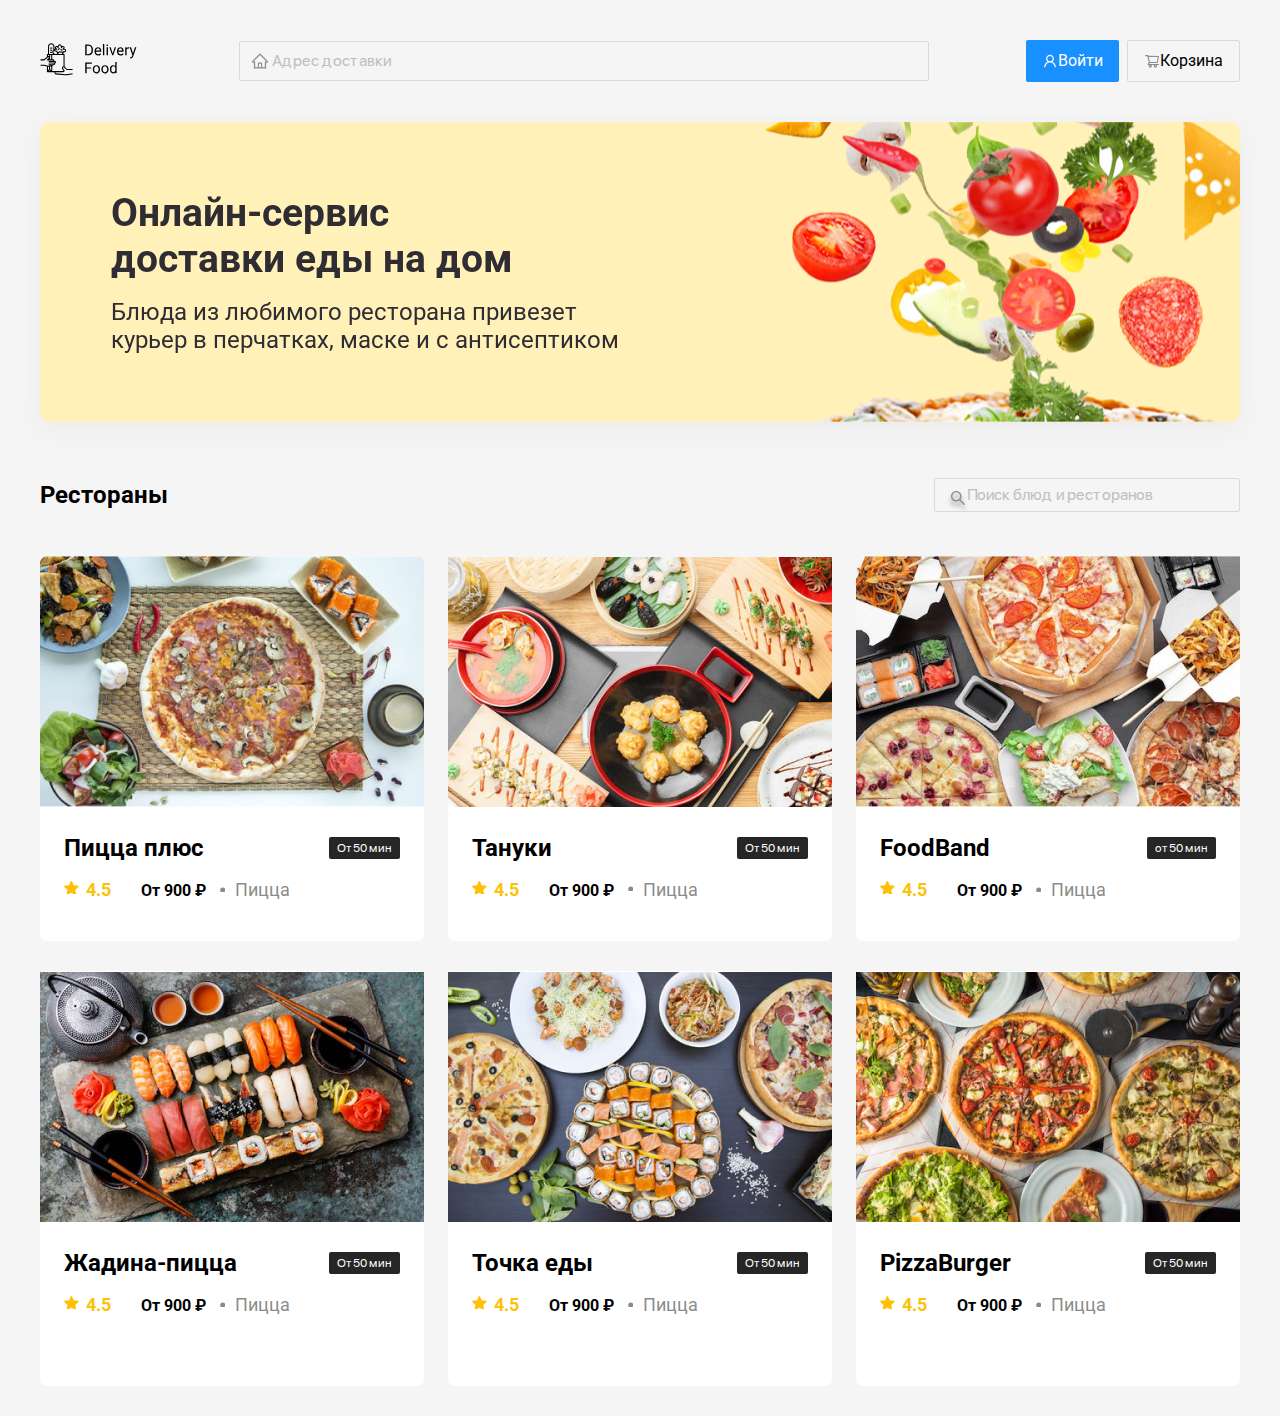
==== index.html @ 6840c9a2 "исправлены несколько ошибок в словах" ====
<!DOCTYPE html>
<html lang="ru">
<head>
    <meta charset="UTF-8">
    <meta http-equiv="X-UA-Compatible" content="IE=edge">
    <meta name="viewport" content="width=device-width, initial-scale=1.0">
    <title>Delivery Food</title>
    <link rel="preconnect" href="https://fonts.googleapis.com">
    <link rel="preconnect" href="https://fonts.gstatic.com" crossorigin>
    <link href="https://fonts.googleapis.com/css2?family=Roboto:wght@400;700&display=swap" rel="stylesheet">
    <link rel="stylesheet" href="./css/style.css">
</head>
<body class="body">
    
<header class="header">

<div class="container block">
    <a href="index.html" class="logo-link">
        <img src="./img/logo.svg" alt="Логотип" class="logo-img">
    </a>

    <input type="text" class="adress-input" placeholder="Адрес доставки">

    <div class="buttons">
        <button class="button button--primary">
            <img src="./img/user.svg" alt="человек" class="login">
            <span class="button-text">Войти</span>
        </button>
        <button class="button button--secondary">
            <img src="./img/icon container.svg" alt="корзина" class="cart">
            <span class="button-text">Корзина</span>
        </button>
    </div>
    <!-- /.buttons -->
</div>
<!-- /.container block -->    

</header>
<!-- /.header -->

<section class="section section-promo">
    <div class="container promo-block">
        <div class="text-block">
            <h1 class="promo-title">Онлайн-сервис доставки еды на дом</h1>
            <p class="promo-desk">Блюда из любимого ресторана привезет курьер в перчатках, маске и с антисептиком</p>

        
        </div>
    </div>
    <!-- /.container -->
</section>
<!-- /.section section-promo -->
<section class="section section-rest">
    <div class="container">
        <div class="section__header">
            <h2 class="section__header-title">Рестораны</h2>
        <input type="text" class="input seacrh-input" placeholder="Поиск блюд и ресторанов">
        
        </div>
        <!-- /.section__header -->
        <div class="block cards">
        <div class="card">
            <div class="card-img">
                <img src="./img/pizza-plus.png" alt="Картинка заведения">
            </div>
            <div class="card-main">
               <div class="card-main__header">
                <h3 class="card-title">Пицца плюс</h3>
                <strong class="time-write">От 50 мин</strong>
               </div>
               <div class="card-desc">
                <span class="reiting">4.5</span>
                <strong class="midprice">От 900 ₽</strong>
                <span class="dish">Пицца</span>
               </div>
            </div>
            <!-- /.card-main -->
            <!-- /.card-img -->       
        </div>
        <!-- /.card -->
        <div class="card">
            <div class="card-img">
                <img src="./img/tanuki.jpg" alt="Картинка заведения">
            </div>
            <div class="card-main">
                <div class="card-main__header">
                    <h3 class="card-title">Тануки</h3>
                    <strong class="time-write">От 50 мин</strong>
                </div>
                <div class="card-desk">
                    <span class="reiting">4.5</span>
                    <strong class="midprice">От 900 ₽</strong>
                    <span class="dish">Пицца</span>
                </div>
            </div>
        </div>
        <!-- /.card -->
        <div class="card">
            <div class="card-img">
                <div class="card-img">
                    <img src="./img/foodband.png" alt="Картинка заведения">
                </div>
                <div class="card-main">
                    <div class="card-main__header">
                        <h3 class="card-title">FoodBand</h3>
                        <strong class="time-write">от 50 мин</strong>
                    </div>
                    <card class="desk">
                        <span class="reiting">4.5</span>
                        <strong class="midprice">От 900 ₽</strong>
                        <span class="dish">Пицца</span>
                    </card>
                </div>
            </div>
        </div>
        <!-- /.card -->
        <div class="card">
            <div class="card">
                <div class="card-img">
                    <img src="./img/zhadinapizza.png" alt="Картинка заведения">
                </div>
                <div class="card-main">
                    <div class="card-main__header">
                        <h3 class="card-title">Жадина-пицца</h3>
                        <strong class="time-write">От 50 мин</strong>

                    </div>
                    <div class="desk">
                   <span class="reiting">4.5</span> 
                        <strong class="midprice">От 900 ₽</strong>
                       <span class="dish">Пицца</span>
                    </div>
                </div>
            </div>
        </div>
        <!-- /.card -->
        <div class="card">
            <div class="card">
                <div class="card-img">
                    <img src="./img/tochkaedu.png" alt="Картинка заведения">
                </div>
                <div class="card-main">
                    <div class="card-main__header">
                        <h3 class="card-title">Точка еды</h3>
                        <strong class="time-write">От 50 мин</strong>
                        </div>
                        <div class="card-desk">
                            <span class="reiting">4.5</span>
                            <strong class="midprice">От 900 ₽</strong>
                            <span class="dish">Пицца</span>
                        </div>
                </div>
            </div>
        </div>
        <!-- /.card -->
        <div class="card">
            <div class="card">
                <div class="card-img">
                    <img src="./img/pizzaburger.png" alt="Картинка заведения">
                </div>
                <div class="card-main">
                    <div class="card-main__header">
                    <h3 class="card-title">PizzaBurger</h3>
                    <strong class="time-write">От 50 мин</strong>
                    </div>
                    <div class="card-desk">
                        <span class="reiting">4.5</span>
                        <strong class="midprice">От 900 ₽</strong>
                        <span class="dish">Пицца</span>
                    </div>
                </div>
            </div>
        </div>
        <!-- /.card -->
        </div>
        <!-- /.block -->
    </div>
    <!-- /.container -->
</section>
<!-- /.section section-rest -->

</body>
</html>
---- css/style.css ----
@font-face {
    font-family:SF Pro Display;
    src: url(../fonts/SFProDisplay-Regular.ttf);
    
}
* {

    box-sizing: border-box;
    margin:0;
    padding: 0;
    font-family: 'Roboto', sans-serif;
}
    html {
   font-family: 'Roboto' sans-serif;
}
.body {
    background-color: #F5F5F5;
}
.block
{
    display: flex;
    justify-content: space-between;
    align-items: center;
   }
   .cards {
       flex-wrap: wrap;
   }
.container {
    max-width: 1200px;
    margin:auto;
    width: 100%;
}
.input {
border-radius: 2px; 
border: 1px solid #D9D9D9;  
width: 100%;
}
.header {
    margin-top: 40px;
    margin-bottom: 40px;
}
.adress-input {
    max-width: 690px;
    height: 40px;
    background: url('../img/home.svg') no-repeat 11px 10px;
    padding-left: 32px;
    width: 100%;
    border-radius: 2px; 
border: 1px solid #D9D9D9;  
}    
.adress-input::placeholder {
    font-family: SF Pro Display;
    font-style: normal;
    font-weight: normal;
    font-size: 16px;
    color: #BFBFBF;
    
}
.buttons {
    display: flex;
    flex-wrap: nowrap;
}
.button{
    padding: 8px 16px;
    display:flex;
    align-items: center;
    border-radius: 2px;
    border:none;
    cursor: pointer;
    font-family: SF Pro Display;
font-style: normal;
font-weight: normal;
font-size: 16px;
line-height: 24px;
}   
.button--primary {
    background: #1890FF;
    color: #FFFFFF;
} 
.button--secondary{
   background:transparent;
   border: 1px solid #D9D9D9; 
   margin-left: 8px;
}
/*промо секция*/
.section-promo {
margin-bottom: 56px;
}
.promo-block {
background: #FFF1B8 url(../img/promo.png) no-repeat right;
border-radius: 10px;
padding: 68px 71px;
filter: drop-shadow(0px 7px 12px rgba(158, 158, 163, 0.1));
}
.text-block {
    max-width: 538px;
    width: 100%;
}
.promo-title {
max-width: 430px;
font-family: Roboto;
font-style: normal;
font-weight: bold;
font-size: 39px;
line-height: 46px;
color: #302C34;
margin-bottom: 16px;
}
.promo-desk {
font-family: Roboto;
font-style: normal;
font-weight: normal;
font-size: 24px;
line-height: 28px;
color: #302C34;
}
/*секция рестораны*/
.section__header {
    display: flex;
    justify-content: space-between;
    align-items: center;
    margin-bottom: 44px;
}
.seacrh-input  {
max-width: 306px;
height: 34px;
background: url('../img/search.svg') no-repeat 11px 10px;
padding-left: 32px;
border-radius: 2px; 
border: 1px solid #D9D9D9;  
}
.input::placeholder {
    font-family: SF Pro Display;
    font-style: normal;
    font-weight: normal;
    font-size: 16px;
    color: #BFBFBF;
}
.card {
    max-width: 384px;
    width: 100%;
    margin-bottom: 30px;
    background-color:#FFF;
    border-radius:7px;
}
.card-main {
    padding: 21px 24px 35px;
    position: relative;
    
}
.card-main__header{
    display: flex;
    justify-content: space-between;
    align-items:center;
    margin-bottom: 10px;
}
.card-title {
font-family: Roboto;
font-style: normal;
font-weight: bold;
font-size: 24px;
line-height: 32px;
}
.time-write {
    background: #262626;
    border-radius: 2px;
    font-family: SF Pro Display;
    font-style: normal;
    font-weight: normal;
    font-size: 12px;
    line-height: 12px;
    color: #FFFFFF;
    padding: 5px 8px;
}
.reiting {
    position: relative;
font-family: Roboto;
font-style: normal;
font-weight: bold;
font-size: 18px;
line-height: 32px;
color: #FFC107;
margin-left: 22px;
margin-right: 26px;

}
.reiting::before {
    content:'';
    width: 15px;
    height: 14px;
    background:url(../img/star.svg);
    position: absolute;
    top: 1px;
    left: -22px;
}
midprice {
    font-family: Roboto;
    font-style: normal;
    font-weight: normal;
    font-size: 18px;
    line-height: 32px;
    color: #8C8C8C;
    margin-left: 25px;
        
}
.dish {
    position: relative;
    font-family: Roboto;
    font-style: normal;
    font-weight: normal;
    font-size: 18px;
    line-height: 32px;
    color: #8C8C8C;
    margin-left: 25px;
}
.dish::before {
    content:'';
    width: 5px;
    height: 5px;
    background:url(../img/Ellipse.svg);
    position: absolute;
    top: 50%;
    left: -15px;
    margin-top: -3px;
}
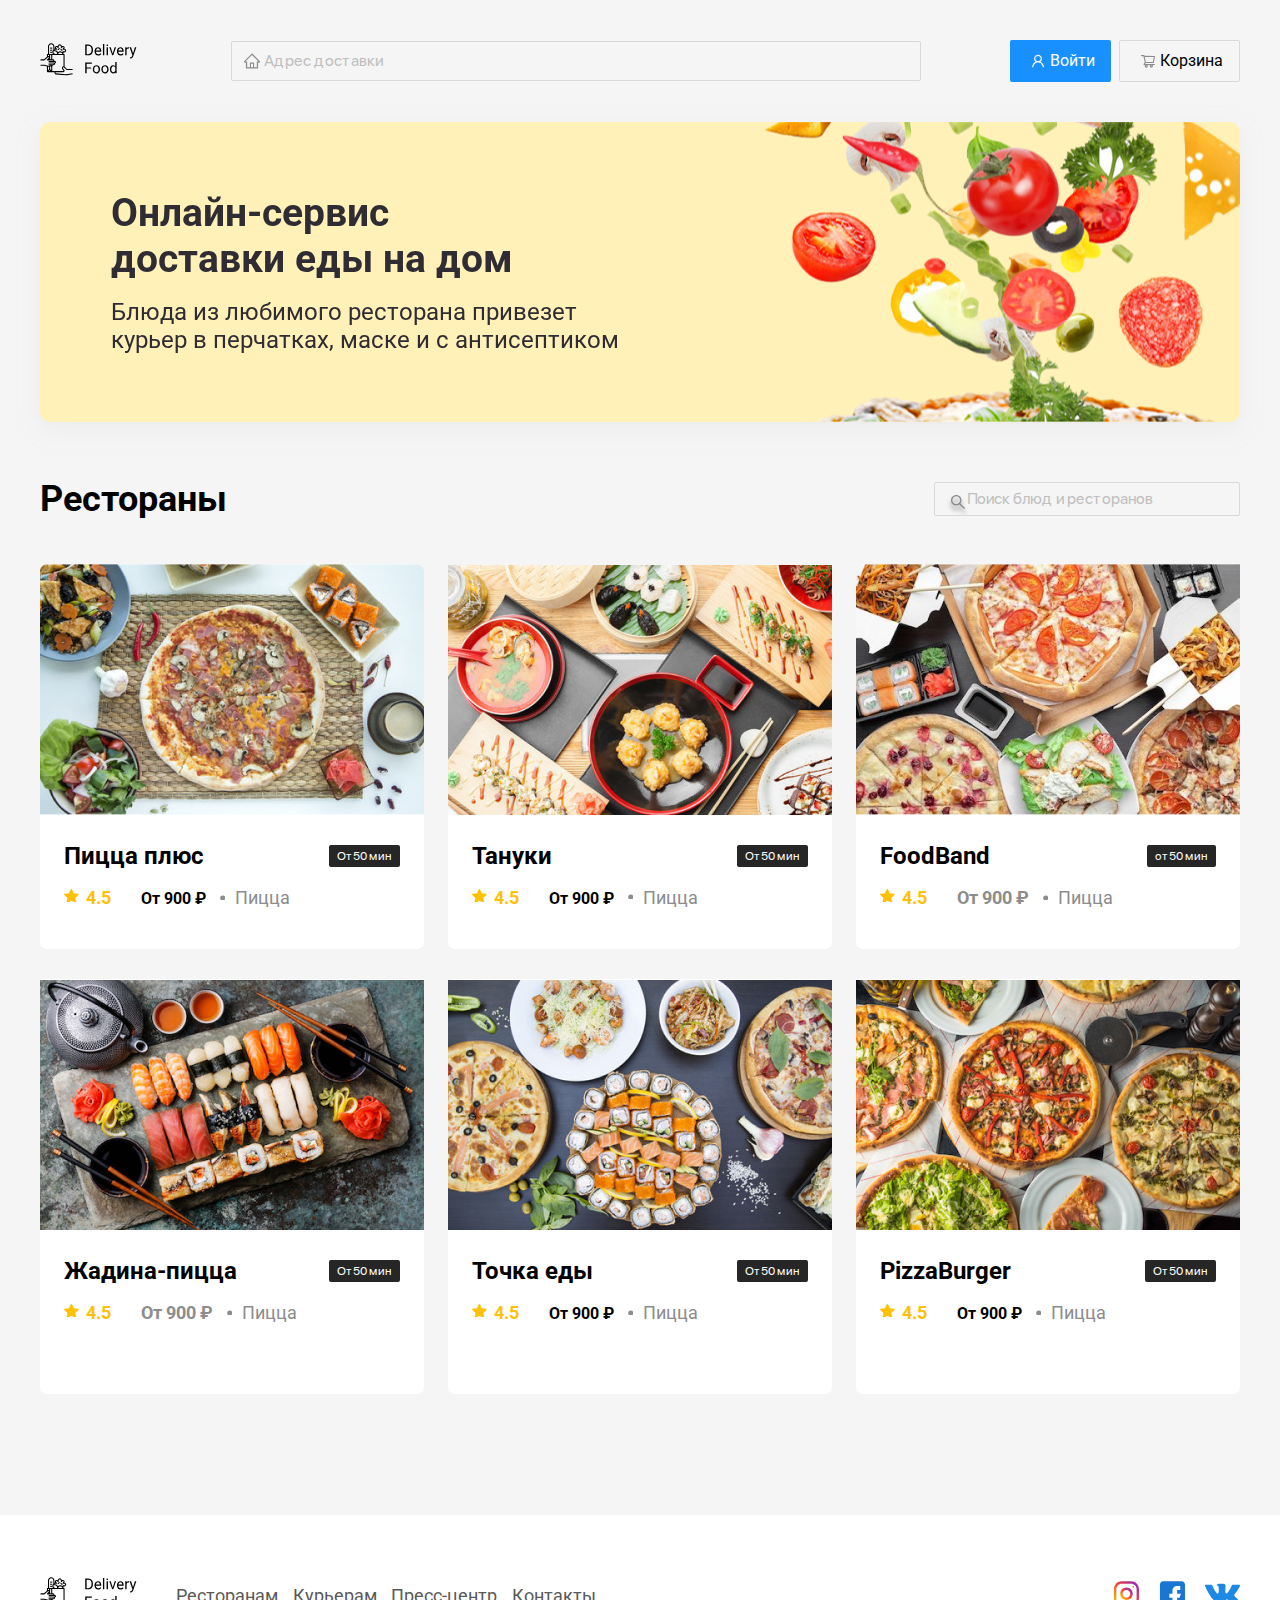
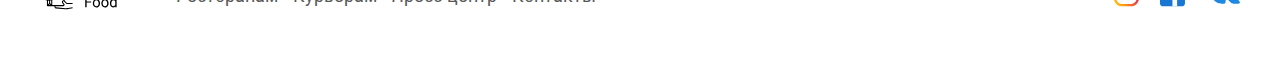
==== commit b00af71f: "создали модальное окно" ====
--- a/index.html
+++ b/index.html
@@ -27,7 +27,7 @@
             <span class="button-text">Войти</span>
         </button>
         <button class="button button--secondary">
-            <img src="./img/icon container.svg" alt="корзина" class="cart">
+            <img src="./img/icon_container.svg" alt="корзина" class="cart">
             <span class="button-text">Корзина</span>
         </button>
     </div>
@@ -59,7 +59,7 @@
         </div>
         <!-- /.section__header -->
         <div class="block cards">
-        <div class="card">
+        <a href="./content/restourant.html" class="card">
             <div class="card-img">
                 <img src="./img/pizza-plus.png" alt="Картинка заведения">
             </div>
@@ -76,7 +76,7 @@
             </div>
             <!-- /.card-main -->
             <!-- /.card-img -->       
-        </div>
+        </a>
         <!-- /.card -->
         <div class="card">
             <div class="card-img">
@@ -105,11 +105,11 @@
                         <h3 class="card-title">FoodBand</h3>
                         <strong class="time-write">от 50 мин</strong>
                     </div>
-                    <card class="desk">
+                    <div class="desk">
                         <span class="reiting">4.5</span>
                         <strong class="midprice">От 900 ₽</strong>
                         <span class="dish">Пицца</span>
-                    </card>
+                    </div>
                 </div>
             </div>
         </div>
@@ -178,6 +178,130 @@
     <!-- /.container -->
 </section>
 <!-- /.section section-rest -->
-
+<footer class="footer">
+<div class="container block">
+    <div class="footer-block">
+        <a href="index.html" class="logo-link">
+            <img src="./img/logo.svg" alt="Логотип" class="logo-img">
+        </a>
+       <nav class="navigation">
+           <a href="#" class="nav-link">Ресторанам</a>
+           <a href="#" class="nav-link">Курьерам</a>
+           <a href="#" class="nav-link">Пресс-центр</a>
+           <a href="#" class="nav-link">Контакты</a>
+        </nav>
+    </div>
+   <div class="social-block">
+       <a href="#" class="social-link">
+           <img src="./img/inst.svg" alt="социальные сети" class="social-img">
+        </a>
+        <a href="#" class="social-link">
+            <img src="./img/face.svg" alt="социальные сети" class="social-img">
+        </a>
+        <a href="#" class="social-link">
+            <img src="./img/vk.svg" alt="социальные сети" class="social-img">
+        </a>
+    </div>
+</div>
+<!-- /.container block -->
+</footer>
+<div class="modal modal--close">
+    <div class="modal-window">
+        <div class="modal-header">
+            <h2 class="modal-title">Корзина</h2>
+            <button class="btn-close"></button>
+        </div>
+        <div class="modal-main">
+            <div class="row">
+                <p class="product-name">Ролл угорь стандарт</p>
+                <div class="row-right">
+                    <div class="price-product">
+                        <strong class="price">250</strong>
+                        <span class="rub">₽</span>
+                    </div>
+                    <div class="counter">
+                        <button class="bth-count">-</button>
+                        <span class="count">1</span>
+                        <button class="bth-count">+</button>
+                    </div>
+                </div>
+        
+            </div>
+            <div class="row">
+                <p class="product-name">Ролл угорь стандарт</p>
+                <div class="row-right">
+                    <div class="price-product">
+                        <strong class="price">250</strong>
+                        <span class="rub">₽</span>
+                    </div>
+                    <div class="counter">
+                        <button class="bth-count">-</button>
+                        <span class="count">1</span>
+                        <button class="bth-count">+</button>
+                    </div>
+                </div>
+        
+            </div>
+            <div class="row">
+                <p class="product-name">Ролл угорь стандарт</p>
+                <div class="row-right">
+                    <div class="price-product">
+                        <strong class="price">250</strong>
+                        <span class="rub">₽</span>
+                    </div>
+                    <div class="counter">
+                        <button class="bth-count">-</button>
+                        <span class="count">1</span>
+                        <button class="bth-count">+</button>
+                    </div>
+                </div>
+        
+            </div>
+            <div class="row">
+                <p class="product-name">Ролл угорь стандарт</p>
+                <div class="row-right">
+                    <div class="price-product">
+                        <strong class="price">250</strong>
+                        <span class="rub">₽</span>
+                    </div>
+                    <div class="counter">
+                        <button class="bth-count">-</button>
+                        <span class="count">1</span>
+                        <button class="bth-count">+</button>
+                    </div>
+                </div>
+        
+            </div>
+            <div class="row">
+                <p class="product-name">Ролл угорь стандарт</p>
+                <div class="row-right">
+                    <div class="price-product">
+                        <strong class="price">250</strong>
+                        <span class="rub">₽</span>
+                    </div>
+                    <div class="counter">
+                        <button class="bth-count">-</button>
+                        <span class="count">1</span>
+                        <button class="bth-count">+</button>
+                    </div>
+                </div>
+        
+            </div>
+        </div>
+        <div class="model-footer">
+            <div class="sum">
+            <h3 class="modal-sum">1250</h3>
+<span class="rub-sum">₽</span>
+            </div>
+            <div class="buttons">
+                <button class="button button--primary">
+                <span class="button-text">Оформить заказ</span>
+                </button>
+                <button class="button button--secondary">
+                <span class="button-text">Отмена</span>
+                </button>    
+        </div>
+    </div>
+</div>
 </body>
 </html>--- a/css/style.css
+++ b/css/style.css
@@ -11,7 +11,7 @@
     font-family: 'Roboto', sans-serif;
 }
     html {
-   font-family: 'Roboto' sans-serif;
+   font-family: 'Roboto', sans-serif;
 }
 .body {
     background-color: #F5F5F5;
@@ -24,6 +24,10 @@
    }
    .cards {
        flex-wrap: wrap;
+   }
+   .button img {
+    margin-left: 4px;
+    margin-right: 4px;
    }
 .container {
     max-width: 1200px;
@@ -115,11 +119,20 @@
 color: #302C34;
 }
 /*секция рестораны*/
+.section-rest {
+    padding-bottom: 91px;
+}
 .section__header {
     display: flex;
     justify-content: space-between;
     align-items: center;
     margin-bottom: 44px;
+}
+.section__header-title {
+    font-weight: bold;
+    font-size: 36px;
+    line-height: 42px;
+        color: #000000;
 }
 .seacrh-input  {
 max-width: 306px;
@@ -142,6 +155,8 @@
     margin-bottom: 30px;
     background-color:#FFF;
     border-radius:7px;
+    text-decoration: none;
+    color:black;
 }
 .card-main {
     padding: 21px 24px 35px;
@@ -157,7 +172,6 @@
 .card-title {
 font-family: Roboto;
 font-style: normal;
-font-weight: bold;
 font-size: 24px;
 line-height: 32px;
 }
@@ -222,4 +236,178 @@
     top: 50%;
     left: -15px;
     margin-top: -3px;
+}
+/*footer секция*/
+footer {
+    background-color:#FFF;
+    padding: 60px 0;
+}
+.footer-block {
+    max-width: 556px;
+    width: 100%;
+    display: flex;
+    align-items: center;
+    justify-content: space-between;
+    
+}
+.navigation {
+    max-width: 420px;
+    width: 100%;
+    display: flex;
+    justify-content: space-between;
+}
+.nav-link {
+    font-size: 18px;
+    line-height: 21px;
+    color: #595959;
+    text-decoration: none;
+}
+.social-block {
+    max-width: 127px;
+    width: 100%;
+    display: flex;
+    justify-content: space-between;
+    align-items: center;
+}
+/*Страница ресторанов*/
+.restourant__header {
+    max-width: 442px;
+    width: 100%;
+   
+}
+.product-header {
+display: flex;
+align-items: start;
+flex-direction: column;
+margin-bottom: 10px;
+}
+.desk {
+    font-size: 18px;
+    line-height: 21px;
+    color: #8C8C8C;
+    margin-top: 10px;
+}
+.product-desc {
+    max-width: 210px;
+    width: 100%;
+    display: flex;
+    justify-content: space-between;
+    align-items: center;
+    margin-top: 25px;
+
+}
+.product-price {
+    font-weight: bold;
+    font-size: 20px;
+    line-height: 32px;
+    color: #000000;
+
+}
+/*модельное окно*/
+.modal {
+    position: fixed;
+    top: 0;
+    left: 0;
+    display: flex;
+    justify-content: center;
+    align-items:center;
+    width: 100%;
+    height: 100vh;
+    background:rgba(0, 0, 0, 0.5)
+}
+.modal-window {
+    max-width: 780px;
+    width: 100%;
+    background-color: #fff;
+    padding: 41px 46px;
+    display: flex;
+    flex-direction: column;
+}
+.modal-header {
+    width: 100%;
+    display: flex;
+    justify-content: space-between;
+    align-items: center;
+    margin-bottom: 48px;
+}
+.modal-title {
+    font-size: 36px;
+    line-height: 42px;
+    color: #000000;
+}
+.btn-close {
+    width: 25px;
+    height: 25px;
+    background: url(../img/close.svg) no-repeat center / cover;
+    border: none;
+    cursor:pointer;
+}
+.row {
+    display: flex;
+    justify-content: space-between;
+    padding-bottom: 8px;
+    padding-top: 15px;
+    border-bottom: 1px solid #D9D9D9;;
+}
+
+.row-right {
+display: flex;
+justify-content: space-between;
+align-items: center;
+max-width: 216px;
+width: 100%;
+}
+.product-name {
+    font-size: 18px;
+    line-height: 32px;
+}
+.price-product {
+    font-weight: bold;
+    font-size: 20px;
+    line-height: 32px;
+    color: #000000;
+}
+.bth-count {
+font-family: SF Pro Display;
+font-style: normal;
+font-weight: normal;
+font-size: 14px;
+line-height: 22px;
+color: #40A9FF;
+width: 40px;
+height: 32px;
+cursor: pointer;
+background:transparent;
+border: 1px solid #40A9FF;
+border-radius: 2px;
+}
+.count {
+    font-size: 16px;
+    line-height: 24px;
+    margin-right: 13px;
+    margin-left: 13px;
+}
+.model-footer {
+    width: 100%;
+    display: flex;
+    justify-content: space-between;
+    align-items: center;
+    margin-top: 53px;
+}
+.sum {
+    display: flex;
+    align-items: center;
+    background: #262626;
+border-radius: 5px;
+padding: 15px 20px;
+color: white;
+font-weight: bold;
+font-size: 20px;
+line-height: 23px;
+}
+.rub-sum {
+    margin-left: 5px;
+}
+.modal--close {
+    display: none;
 }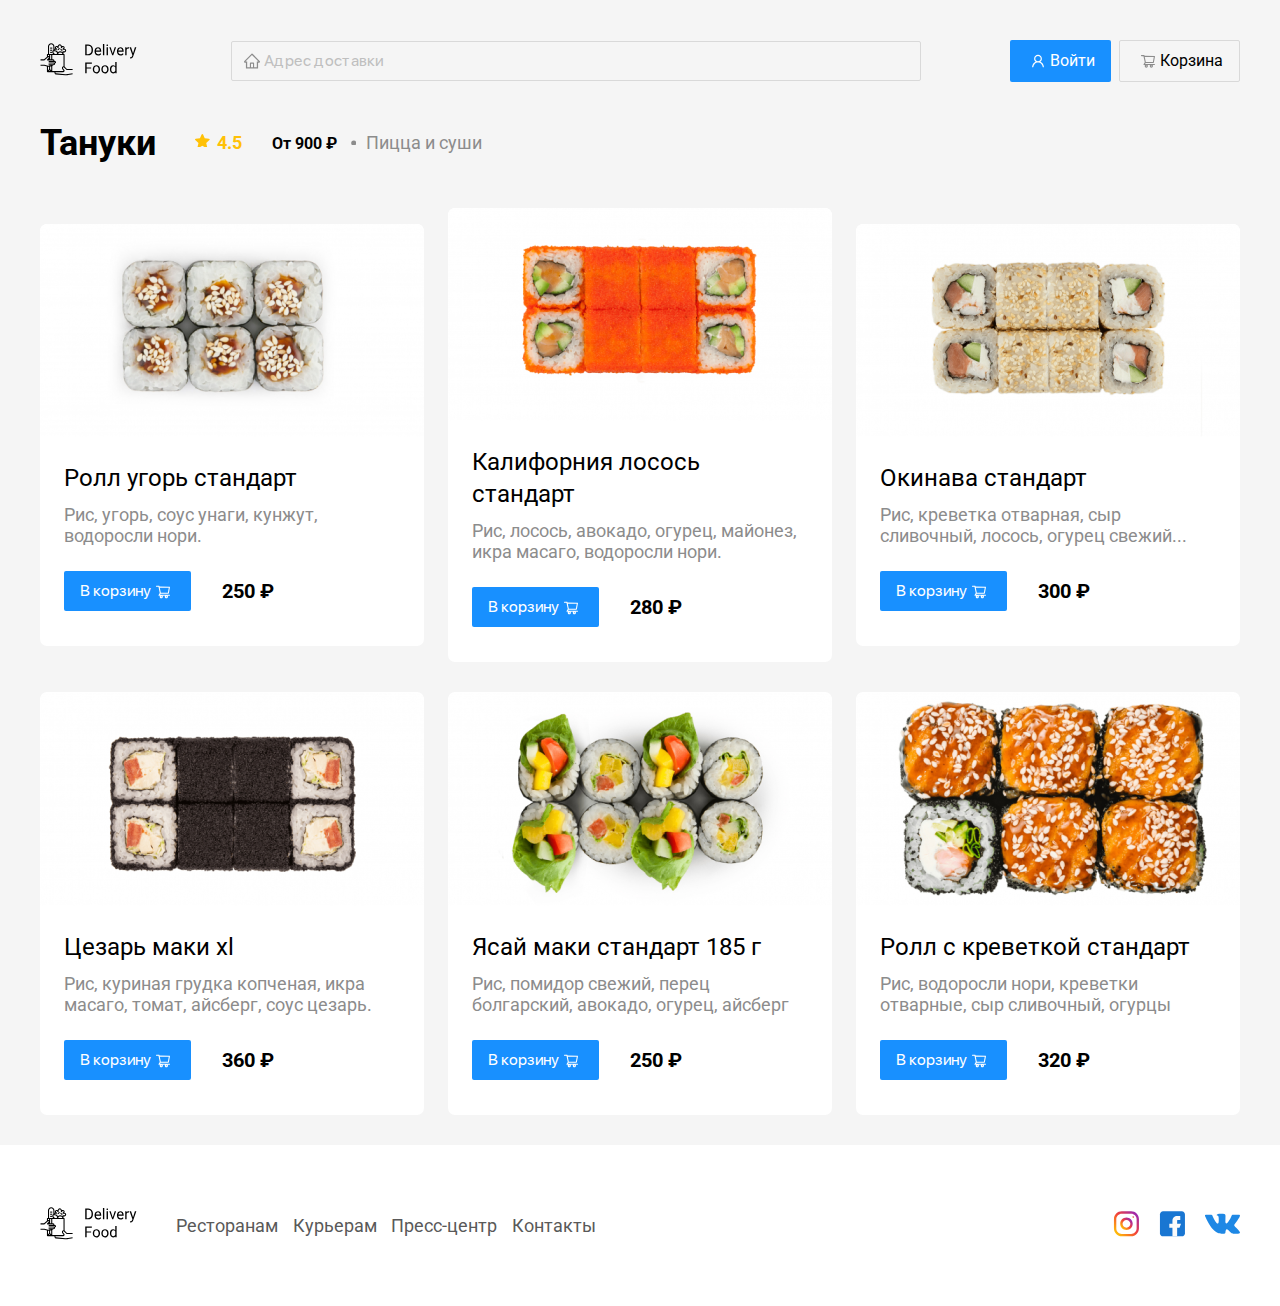
==== commit 6f11c720: "исправила" ====
--- a/index.html
+++ b/index.html
@@ -9,24 +9,26 @@
     <link rel="preconnect" href="https://fonts.gstatic.com" crossorigin>
     <link href="https://fonts.googleapis.com/css2?family=Roboto:wght@400;700&display=swap" rel="stylesheet">
     <link rel="stylesheet" href="./css/style.css">
+    <script src="./js/main.js" defer></script>
+    <script src="./js/product.js" defer></script>
 </head>
 <body class="body">
     
 <header class="header">
 
-<div class="container block">
+<div class="container block block__header">
     <a href="index.html" class="logo-link">
         <img src="./img/logo.svg" alt="Логотип" class="logo-img">
     </a>
 
     <input type="text" class="adress-input" placeholder="Адрес доставки">
 
-    <div class="buttons">
+    <div class="buttons header__buttons">
         <button class="button button--primary">
             <img src="./img/user.svg" alt="человек" class="login">
             <span class="button-text">Войти</span>
         </button>
-        <button class="button button--secondary">
+        <button class="button button--secondary" id="cart">
             <img src="./img/icon_container.svg" alt="корзина" class="cart">
             <span class="button-text">Корзина</span>
         </button>
@@ -38,110 +40,130 @@
 </header>
 <!-- /.header -->
 
-<section class="section section-promo">
-    <div class="container promo-block">
-        <div class="text-block">
-            <h1 class="promo-title">Онлайн-сервис доставки еды на дом</h1>
-            <p class="promo-desk">Блюда из любимого ресторана привезет курьер в перчатках, маске и с антисептиком</p>
-
-        
-        </div>
-    </div>
-    <!-- /.container -->
-</section>
-<!-- /.section section-promo -->
-<section class="section section-rest">
-    <div class="container">
-        <div class="section__header">
-            <h2 class="section__header-title">Рестораны</h2>
-        <input type="text" class="input seacrh-input" placeholder="Поиск блюд и ресторанов">
-        
-        </div>
-        <!-- /.section__header -->
-        <div class="block cards">
-        <a href="./content/restourant.html" class="card">
-            <div class="card-img">
-                <img src="./img/pizza-plus.png" alt="Картинка заведения">
-            </div>
-            <div class="card-main">
-               <div class="card-main__header">
-                <h3 class="card-title">Пицца плюс</h3>
-                <strong class="time-write">От 50 мин</strong>
-               </div>
-               <div class="card-desc">
-                <span class="reiting">4.5</span>
-                <strong class="midprice">От 900 ₽</strong>
-                <span class="dish">Пицца</span>
-               </div>
-            </div>
-            <!-- /.card-main -->
-            <!-- /.card-img -->       
-        </a>
-        <!-- /.card -->
-        <div class="card">
-            <div class="card-img">
-                <img src="./img/tanuki.jpg" alt="Картинка заведения">
-            </div>
-            <div class="card-main">
-                <div class="card-main__header">
-                    <h3 class="card-title">Тануки</h3>
+<main id="index" class="not--active">
+    <section class="section section-promo">
+        <div class="container promo-block">
+            <div class="text-block">
+                <h1 class="promo-title">Онлайн-сервис доставки еды на дом</h1>
+                <p class="promo-desk">Блюда из любимого ресторана привезет курьер в перчатках, маске и с антисептиком</p>
+    
+            
+            </div>
+        </div>
+        <!-- /.container -->
+    </section>
+    <!-- /.section section-promo -->
+    <section class="section section-rest">
+        <div class="container">
+            <div class="section__header">
+                <h2 class="section__header-title">Рестораны</h2>
+            <input type="text" class="input seacrh-input" placeholder="Поиск блюд и ресторанов">
+            
+            </div>
+            <!-- /.section__header -->
+            <div class="block cards">
+            <div class="card">
+                <div class="card-img">
+                    <img src="./img/pizza-plus.png" alt="Картинка заведения">
+                </div>
+                <div class="card-main">
+                   <div class="card-main__header">
+                    <h3 class="card-title">Пицца плюс</h3>
                     <strong class="time-write">От 50 мин</strong>
-                </div>
-                <div class="card-desk">
+                   </div>
+                   <div class="card-desc">
                     <span class="reiting">4.5</span>
                     <strong class="midprice">От 900 ₽</strong>
                     <span class="dish">Пицца</span>
-                </div>
-            </div>
-        </div>
-        <!-- /.card -->
-        <div class="card">
-            <div class="card-img">
-                <div class="card-img">
-                    <img src="./img/foodband.png" alt="Картинка заведения">
+                   </div>
+                </div>
+                <!-- /.card-main -->
+                <!-- /.card-img -->       
+            </div>
+            <!-- /.card -->
+            <div class="card">
+                <div class="card-img">
+                    <img src="./img/tanuki.jpg" alt="Картинка заведения">
                 </div>
                 <div class="card-main">
                     <div class="card-main__header">
-                        <h3 class="card-title">FoodBand</h3>
-                        <strong class="time-write">от 50 мин</strong>
-                    </div>
-                    <div class="desk">
+                        <h3 class="card-title">Тануки</h3>
+                        <strong class="time-write">От 50 мин</strong>
+                    </div>
+                    <div class="card-desk">
                         <span class="reiting">4.5</span>
                         <strong class="midprice">От 900 ₽</strong>
                         <span class="dish">Пицца</span>
                     </div>
                 </div>
             </div>
-        </div>
-        <!-- /.card -->
-        <div class="card">
-            <div class="card">
-                <div class="card-img">
-                    <img src="./img/zhadinapizza.png" alt="Картинка заведения">
-                </div>
-                <div class="card-main">
-                    <div class="card-main__header">
-                        <h3 class="card-title">Жадина-пицца</h3>
-                        <strong class="time-write">От 50 мин</strong>
-
-                    </div>
-                    <div class="desk">
-                   <span class="reiting">4.5</span> 
-                        <strong class="midprice">От 900 ₽</strong>
-                       <span class="dish">Пицца</span>
-                    </div>
-                </div>
-            </div>
-        </div>
-        <!-- /.card -->
-        <div class="card">
-            <div class="card">
-                <div class="card-img">
-                    <img src="./img/tochkaedu.png" alt="Картинка заведения">
-                </div>
-                <div class="card-main">
-                    <div class="card-main__header">
-                        <h3 class="card-title">Точка еды</h3>
+            <!-- /.card -->
+            <div class="card">
+                <div class="card-img">
+                    <div class="card-img">
+                        <img src="./img/foodband.png" alt="Картинка заведения">
+                    </div>
+                    <div class="card-main">
+                        <div class="card-main__header">
+                            <h3 class="card-title">FoodBand</h3>
+                            <strong class="time-write">от 50 мин</strong>
+                        </div>
+                        <div class="desk">
+                            <span class="reiting">4.5</span>
+                            <strong class="midprice">От 900 ₽</strong>
+                            <span class="dish">Пицца</span>
+                        </div>
+                    </div>
+                </div>
+            </div>
+            <!-- /.card -->
+            <div class="card">
+                <div class="card">
+                    <div class="card-img">
+                        <img src="./img/zhadinapizza.png" alt="Картинка заведения">
+                    </div>
+                    <div class="card-main">
+                        <div class="card-main__header">
+                            <h3 class="card-title">Жадина-пицца</h3>
+                            <strong class="time-write">От 50 мин</strong>
+    
+                        </div>
+                        <div class="desk">
+                       <span class="reiting">4.5</span> 
+                            <strong class="midprice">От 900 ₽</strong>
+                           <span class="dish">Пицца</span>
+                        </div>
+                    </div>
+                </div>
+            </div>
+            <!-- /.card -->
+            <div class="card">
+                <div class="card">
+                    <div class="card-img">
+                        <img src="./img/tochkaedu.png" alt="Картинка заведения">
+                    </div>
+                    <div class="card-main">
+                        <div class="card-main__header">
+                            <h3 class="card-title">Точка еды</h3>
+                            <strong class="time-write">От 50 мин</strong>
+                            </div>
+                            <div class="card-desk">
+                                <span class="reiting">4.5</span>
+                                <strong class="midprice">От 900 ₽</strong>
+                                <span class="dish">Пицца</span>
+                            </div>
+                    </div>
+                </div>
+            </div>
+            <!-- /.card -->
+            <div class="card">
+                <div class="card">
+                    <div class="card-img">
+                        <img src="./img/pizzaburger.png" alt="Картинка заведения">
+                    </div>
+                    <div class="card-main">
+                        <div class="card-main__header">
+                        <h3 class="card-title">PizzaBurger</h3>
                         <strong class="time-write">От 50 мин</strong>
                         </div>
                         <div class="card-desk">
@@ -149,37 +171,157 @@
                             <strong class="midprice">От 900 ₽</strong>
                             <span class="dish">Пицца</span>
                         </div>
-                </div>
-            </div>
-        </div>
-        <!-- /.card -->
-        <div class="card">
-            <div class="card">
-                <div class="card-img">
-                    <img src="./img/pizzaburger.png" alt="Картинка заведения">
-                </div>
-                <div class="card-main">
-                    <div class="card-main__header">
-                    <h3 class="card-title">PizzaBurger</h3>
-                    <strong class="time-write">От 50 мин</strong>
-                    </div>
-                    <div class="card-desk">
-                        <span class="reiting">4.5</span>
-                        <strong class="midprice">От 900 ₽</strong>
-                        <span class="dish">Пицца</span>
-                    </div>
-                </div>
-            </div>
-        </div>
-        <!-- /.card -->
-        </div>
-        <!-- /.block -->
-    </div>
-    <!-- /.container -->
-</section>
-<!-- /.section section-rest -->
+                    </div>
+                </div>
+            </div>
+            <!-- /.card -->
+            </div>
+            <!-- /.block -->
+        </div>
+        <!-- /.container -->
+    </section>
+    <!-- /.section section-rest -->
+</main>
+<main id="restaurant" >
+    <section class="section restourant">
+        <div class="container">
+            <div class="section__header restourant__header">
+                <h2 class="section__header-title">Тануки</h2>
+                <div class="card-desc">
+                    <span class="reiting">4.5</span>
+                    <strong class="midprice">От 900 ₽</strong>
+                    <span class="dish">Пицца и суши</span>
+                   </div>
+            
+            </div>
+            <!-- /.section__header -->
+            <div class="block cards">
+            <div class="card">
+                <div class="card-img">
+                    <img src="../img/roll_ugr_standart.png" alt="Ролл">
+                </div>
+                <div class="card-main">
+                   <div class="product-header">
+                    <span class="card-title">Ролл угорь стандарт</span>
+                    <p class="desk">Рис, угорь, соус унаги, кунжут, водоросли нори.</p>
+                    </div>
+                   <div class="product-desc">
+                 <button class="button button--primary">В корзину
+                    <img src="../img/shoppingcart_blue.svg" alt="корзина" class="cart-img">     
+                 </button>
+                   <span class="product-price">250 ₽</span>
+                   </div>
+                </div>
+                <!-- /.card-main -->
+                <!-- /.card-img -->       
+            </div>
+            <!-- /.card -->
+            <div class="card">
+                <div class="card-img">
+                    <img src="../img/california.png" alt="Ролл">
+                </div>
+                <div class="card-main">
+                   <div class="product-header">
+                    <span class="card-title">Калифорния лосось стандарт</span>
+                    <p class="desk">Рис, лосось, авокадо, огурец, майонез, икра масаго, водоросли нори.</p>
+                    </div>
+                   <div class="product-desc">
+                 <button class="button button--primary">В корзину
+                    <img src="../img/shoppingcart_blue.svg" alt="корзина" class="cart-img">     
+                 </button>
+                   <span class="product-price">280 ₽</span>
+                   </div>
+                </div>
+                <!-- /.card-main -->
+                <!-- /.card-img -->       
+            </div>
+            <div class="card">
+                <div class="card-img">
+                    <img src="../img/okinava.png" alt="Ролл">
+                </div>
+                <div class="card-main">
+                   <div class="product-header">
+                    <span class="card-title">Окинава стандарт</span>
+                    <p class="desk"> Рис, креветка отварная, сыр сливочный, лосось, огурец свежий...</p>
+                    </div>
+                   <div class="product-desc">
+                 <button class="button button--primary">В корзину
+                    <img src="../img/shoppingcart_blue.svg" alt="корзина" class="cart-img">     
+                 </button>
+                   <span class="product-price">300 ₽</span>
+                   </div>
+                </div>
+                <!-- /.card-main -->
+                <!-- /.card-img -->       
+            </div>
+            <div class="card">
+                <div class="card-img">
+                    <img src="../img/cezar.png" alt="Ролл">
+                </div>
+                <div class="card-main">
+                   <div class="product-header">
+                    <span class="card-title">Цезарь маки хl</span>
+                    <p class="desk">Рис, куриная грудка копченая, икра масаго, томат, айсберг, соус цезарь.</p>
+                    </div>
+                   <div class="product-desc">
+                 <button class="button button--primary">В корзину
+                    <img src="../img/shoppingcart_blue.svg" alt="корзина" class="cart-img">     
+                 </button>
+                   <span class="product-price">360 ₽</span>
+                   </div>
+                </div>
+                <!-- /.card-main -->
+                <!-- /.card-img -->       
+            </div>
+            <div class="card">
+                <div class="card-img">
+                    <img src="../img/yasai.png" alt="Ролл">
+                </div>
+                <div class="card-main">
+                   <div class="product-header">
+                    <span class="card-title">Ясай маки стандарт 185 г</span>
+                    <p class="desk">Рис, помидор свежий, перец болгарский, авокадо, огурец, айсберг</p>
+                    </div>
+                   <div class="product-desc">
+                 <button class="button button--primary">В корзину
+                    <img src="../img/shoppingcart_blue.svg" alt="корзина" class="cart-img">     
+                 </button>
+                   <span class="product-price">250 ₽</span>
+                   </div>
+                </div>
+                <!-- /.card-main -->
+                <!-- /.card-img -->       
+            </div>
+            <div class="card">
+                <div class="card-img">
+                    <img src="../img/roll_shrimp.png" alt="Ролл">
+                </div>
+                <div class="card-main">
+                   <div class="product-header">
+                    <span class="card-title">Ролл с креветкой стандарт</span>
+                    <p class="desk">Рис, водоросли нори, креветки отварные, сыр сливочный, огурцы</p>
+                    </div>
+                   <div class="product-desc">
+                 <button class="button button--primary">В корзину
+                    <img src="../img/shoppingcart_blue.svg" alt="корзина" class="cart-img">     
+                 </button>
+                   <span class="product-price">320 ₽</span>
+                   </div>
+                </div>
+                <!-- /.card-main -->
+                <!-- /.card-img -->       
+            </div>
+        </div>
+        </div>
+        <!-- /.container -->
+    </section>
+    <!-- /.section section-rest -->
+</main>
+<!-- /#restaurant -->
+<!-- /#index -->
+
 <footer class="footer">
-<div class="container block">
+<div class="container block block__footer">
     <div class="footer-block">
         <a href="index.html" class="logo-link">
             <img src="./img/logo.svg" alt="Логотип" class="logo-img">
@@ -220,9 +362,9 @@
                         <span class="rub">₽</span>
                     </div>
                     <div class="counter">
-                        <button class="bth-count">-</button>
+                        <button class="bth-count minus">-</button>
                         <span class="count">1</span>
-                        <button class="bth-count">+</button>
+                        <button class="bth-count plus">+</button>
                     </div>
                 </div>
         
@@ -231,13 +373,13 @@
                 <p class="product-name">Ролл угорь стандарт</p>
                 <div class="row-right">
                     <div class="price-product">
-                        <strong class="price">250</strong>
+                        <strong class="price">280</strong>
                         <span class="rub">₽</span>
                     </div>
                     <div class="counter">
-                        <button class="bth-count">-</button>
+                        <button class="bth-count minus">-</button>
                         <span class="count">1</span>
-                        <button class="bth-count">+</button>
+                        <button class="bth-count plus">+</button>
                     </div>
                 </div>
         
@@ -246,13 +388,13 @@
                 <p class="product-name">Ролл угорь стандарт</p>
                 <div class="row-right">
                     <div class="price-product">
-                        <strong class="price">250</strong>
+                        <strong class="price">300</strong>
                         <span class="rub">₽</span>
                     </div>
                     <div class="counter">
-                        <button class="bth-count">-</button>
+                        <button class="bth-count minus">-</button>
                         <span class="count">1</span>
-                        <button class="bth-count">+</button>
+                        <button class="bth-count plus">+</button>
                     </div>
                 </div>
         
@@ -261,13 +403,13 @@
                 <p class="product-name">Ролл угорь стандарт</p>
                 <div class="row-right">
                     <div class="price-product">
-                        <strong class="price">250</strong>
+                        <strong class="price">320</strong>
                         <span class="rub">₽</span>
                     </div>
                     <div class="counter">
-                        <button class="bth-count">-</button>
+                        <button class="bth-count minus">-</button>
                         <span class="count">1</span>
-                        <button class="bth-count">+</button>
+                        <button class="bth-count plus">+</button>
                     </div>
                 </div>
         
@@ -276,13 +418,13 @@
                 <p class="product-name">Ролл угорь стандарт</p>
                 <div class="row-right">
                     <div class="price-product">
-                        <strong class="price">250</strong>
+                        <strong class="price">350</strong>
                         <span class="rub">₽</span>
                     </div>
                     <div class="counter">
-                        <button class="bth-count">-</button>
+                        <button class="bth-count minus">-</button>
                         <span class="count">1</span>
-                        <button class="bth-count">+</button>
+                        <button class="bth-count plus">+</button>
                     </div>
                 </div>
         
--- a/css/style.css
+++ b/css/style.css
@@ -157,6 +157,10 @@
     border-radius:7px;
     text-decoration: none;
     color:black;
+    
+}
+#index .card {
+    cursor:pointer;
 }
 .card-main {
     padding: 21px 24px 35px;
@@ -410,4 +414,134 @@
 }
 .modal--close {
     display: none;
-}+}
+.not--active {
+    display: none;
+}
+/*адаптация под экраны*/
+@media (max-width: 1240px) {
+    .container {
+    width: 95%;
+    }
+   .logo-link {
+       display: none;
+   } 
+   .cards {
+       justify-content: space-around;
+   }
+   .card {
+       max-width:40%;
+   }
+   .card-img img {
+       width: 100%;
+   }
+}
+@media (max-width:980px) {
+    .header__buttons {
+        display: none;
+    }
+    .header .logo-link {
+        display: block;
+        order: 1;
+    }
+    .adress-input {
+        width: 75%;
+    }
+    .promo-block {
+        background: #FFF1B8 ;
+    }
+    .card {
+        max-width: 384px;
+    }
+
+}
+@media (max-width:860px) {
+    .block {
+max-width: 300px;
+    }
+}
+
+@media (max-width: 680px) {
+    .adress-input {
+        width: 100%;
+        order:-1;
+        margin-bottom: 20px;
+    }
+    .block__header {
+        flex-wrap: wrap;
+        
+    }
+    .header__buttons {
+        display: flex;
+    }
+    .header .logo-link {
+order: 0;
+    }
+    .header {
+        margin-top: 20px;
+        margin-bottom: 20px;
+    }
+    .section-promo {
+        display: none;
+    }
+    .section__header-title{
+        display: none;
+    
+    }
+    .seacrh-input {
+        max-width: 75%;
+
+    }
+    .section__header {
+        justify-content: center;
+    }
+    .cards {
+        flex-direction: column;
+    }
+    .card {
+        max-width: 75%;
+    }
+    .block__footer {
+        flex-wrap: wrap;
+        justify-content: center;
+    }
+    .footer-block {
+        justify-content: center;
+        margin-bottom: 20px;
+    }
+    .footer {
+        padding: 20px;
+    }
+}
+@media (max-width:480px) {
+    .adress-input {
+        width: 100%;
+        order:-1;
+        mb20px
+    }
+
+    .block__header {
+        flex-wrap: wrap;
+        
+    }
+    .header__buttons {
+        display: flex;
+    }
+    .header .logo-link {
+order: 0;
+    }
+    .header {
+        margin-top: 20px;
+        margin-bottom: 20px;
+    }
+    .card {
+        max-width: 90%;
+        margin-bottom: 20px;
+    }
+    .navigation {
+        display: none;
+    }
+    section-rest {
+        padding-bottom: 0;
+    }
+   